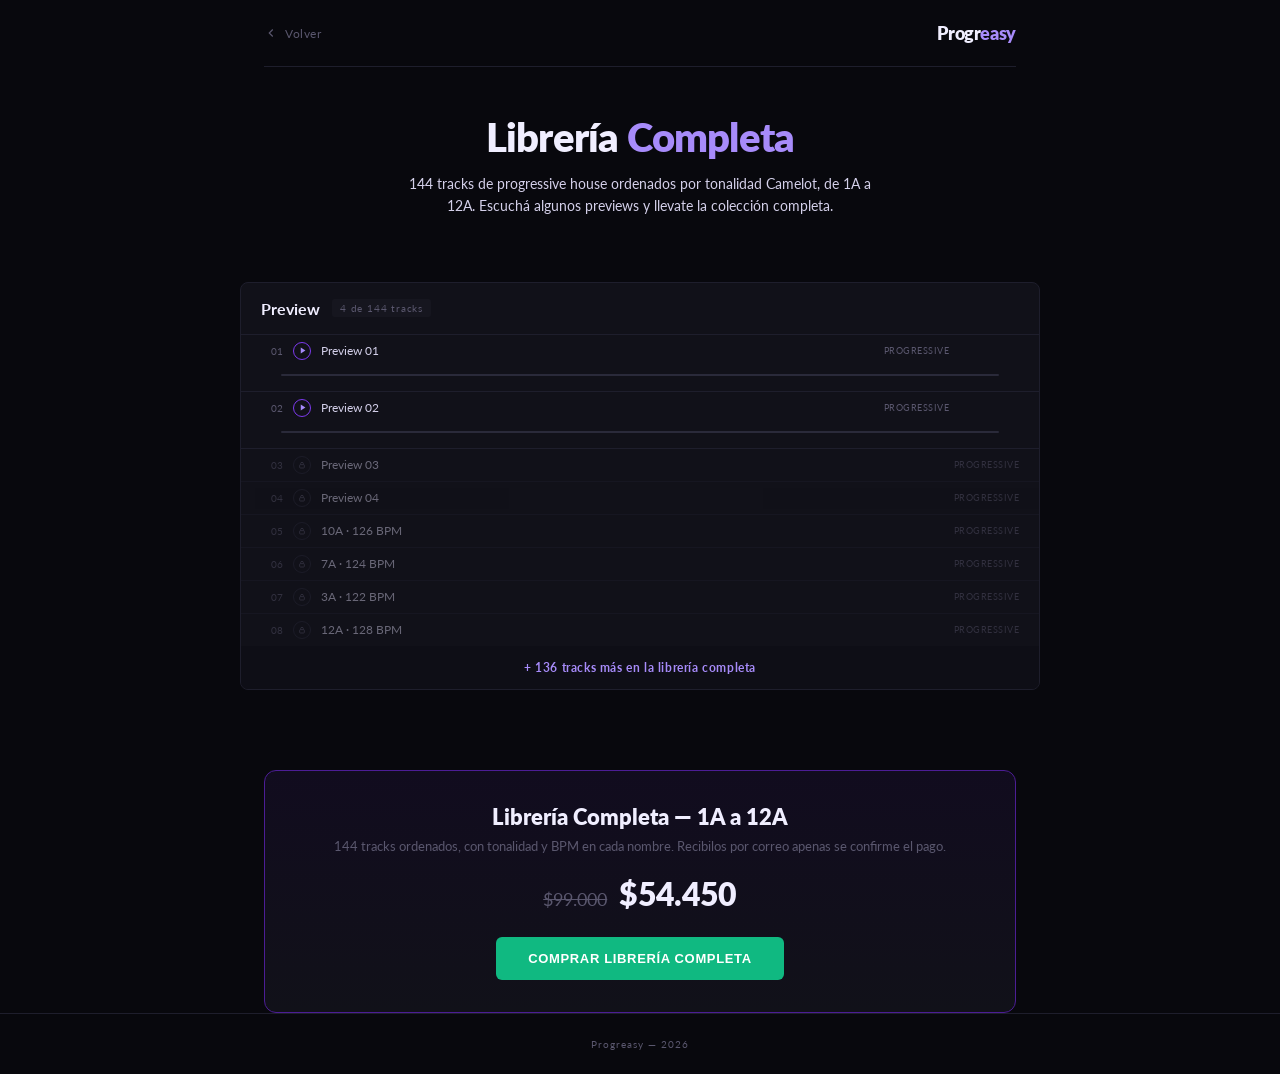
==== libreria.html @ a6e92123 "Add files via upload" ====
<!DOCTYPE html>
<html lang="es">
<head>
<meta charset="UTF-8">
<meta name="viewport" content="width=device-width, initial-scale=1.0">
<title>Progreasy · Librería Completa</title>
<link href="https://fonts.googleapis.com/css2?family=Lato:wght@300;400;700;900&display=swap" rel="stylesheet">
<link rel="stylesheet" href="styles.css">
</head>
<body>

<!-- TOP NAV -->
<div class="inner">
  <div class="topnav">
    <a href="index.html" class="back-link">
      <svg viewBox="0 0 24 24" fill="none" stroke="currentColor" stroke-width="2"><path d="M15 18l-6-6 6-6"/></svg>
      Volver
    </a>
    <a href="index.html" class="brand">Progr<em>easy</em></a>
  </div>
</div>

<!-- HEAD -->
<div class="inner">
  <div class="page-head">
    <h1>Librería <em>Completa</em></h1>
    <p>144 tracks de progressive house ordenados por tonalidad Camelot, de 1A a 12A. Escuchá algunos previews y llevate la colección completa.</p>
  </div>
</div>

<!-- PREVIEWS -->
<div class="inner packs">
  <div class="pack">
    <div class="pack-header">
      <div class="pack-left">
        <span class="pack-label">Preview</span>
        <span class="pack-count">4 de 144 tracks</span>
      </div>
    </div>
    <div class="pack-tracks" id="tracks-container"></div>
    <div class="more-row" id="more-row"></div>
  </div>
</div>

<!-- BUY BLOCK -->
<div class="inner">
  <div class="buy-block">
    <h3>Librería Completa &mdash; 1A a 12A</h3>
    <p>144 tracks ordenados, con tonalidad y BPM en cada nombre. Recibilos por correo apenas se confirme el pago.</p>
    <div class="promo-price">
      <span class="price-old">$99.000</span>
      <span class="price-new">$54.450</span>
    </div>
    <button class="cta buy" onclick="window.open(SHOPIFY_URL, '_blank')">Comprar librería completa</button>
  </div>
</div>

<footer><div class="inner"><p>Progreasy &mdash; 2026</p></div></footer>

<script src="https://w.soundcloud.com/player/api.js"></script>
<script src="player.js"></script>
<script>
const SHOPIFY_URL = 'https://progreasy.myshopify.com/';

// 4 previews. Pega las URLs de SoundCloud en las que faltan para activarlas.
const PREVIEWS = [
  { name: "Preview 01", sc: "https://soundcloud.com/juan-tosticarelli-526503295/v20" },
  { name: "Preview 02", sc: "https://soundcloud.com/juan-tosticarelli-526503295/shalom-cmin-122" },
  { name: "Preview 03", sc: "" },
  { name: "Preview 04", sc: "" },
];

// Filas bloqueadas que dan idea de la cantidad y el orden
const LOCKED = [
  { name: "10A · 126 BPM", locked: true },
  { name: "7A · 124 BPM", locked: true },
  { name: "3A · 122 BPM", locked: true },
  { name: "12A · 128 BPM", locked: true },
];

const container = document.getElementById('tracks-container');
let n = 1;
PREVIEWS.forEach((t, i) => {
  // si no tiene URL, se muestra como bloqueado
  const data = t.sc ? t : { name: t.name, locked: true };
  container.appendChild(createTrack(data, n++, 'lib-' + i));
});
LOCKED.forEach((t, i) => {
  container.appendChild(createTrack(t, n++, 'lib-locked-' + i));
});

document.getElementById('more-row').textContent = '+ 136 tracks más en la librería completa';
</script>
</body>
</html>
---- styles.css ----
*, *::before, *::after { box-sizing: border-box; margin: 0; padding: 0; }

:root {
  --bg: #08080d;
  --bg2: #0e0e16;
  --bg3: #16161f;
  --bg-card: #111119;
  --violet: #7c3aed;
  --violet-light: #a78bfa;
  --violet-dim: #4c1d95;
  --violet-glow: rgba(124, 58, 237, 0.08);
  --green: #10b981;
  --green-hover: #059669;
  --white: #f0eeff;
  --white2: #d4d0ea;
  --muted: #5a576e;
  --border: #1e1e2c;
  --border2: #2a2a3a;
}

body {
  background: var(--bg);
  color: var(--white);
  font-family: 'Lato', sans-serif;
  font-weight: 400;
  min-height: 100vh;
  -webkit-font-smoothing: antialiased;
}

.inner { max-width: 800px; margin: 0 auto; padding: 0 24px; }

a { color: inherit; }

/* ---- TOP NAV (paginas internas) ---- */
.topnav {
  display: flex;
  align-items: center;
  justify-content: space-between;
  padding: 22px 0;
  border-bottom: 1px solid var(--border);
}

.back-link {
  display: inline-flex;
  align-items: center;
  gap: 7px;
  color: var(--muted);
  text-decoration: none;
  font-size: 12px;
  letter-spacing: 0.05em;
  transition: color 0.15s;
}

.back-link:hover { color: var(--violet-light); }
.back-link svg { width: 14px; height: 14px; }

.brand {
  font-weight: 800;
  font-size: 18px;
  letter-spacing: -0.02em;
  color: var(--white);
  text-decoration: none;
}

.brand em { font-style: normal; color: var(--violet-light); }

/* ---- HERO ---- */
.hero {
  padding: 80px 0 60px;
  border-bottom: 1px solid var(--border);
  text-align: center;
}

.hero h1 {
  font-weight: 800;
  font-size: clamp(32px, 6vw, 56px);
  letter-spacing: -0.03em;
  color: var(--white);
  line-height: 1.05;
  margin-bottom: 20px;
}

.hero h1 em { font-style: normal; color: var(--violet-light); }

.hero-sub {
  font-size: 16px;
  color: var(--white2);
  line-height: 1.6;
  max-width: 520px;
  margin: 0 auto 32px;
}

.hero-hook {
  font-size: 12px;
  color: var(--muted);
  line-height: 2.2;
  text-align: left;
  max-width: 520px;
  margin: 0 auto;
}

.hero-hook .hook-line { display: flex; align-items: flex-start; gap: 10px; }

.hook-dot {
  width: 4px; height: 4px; min-width: 4px;
  border-radius: 50%;
  background: var(--violet-light);
  margin-top: 7px;
}

/* ---- CONTACT ---- */
.contact-bar {
  display: flex;
  justify-content: center;
  align-items: center;
  gap: 24px;
  padding: 20px 0;
}

.contact-link {
  display: flex;
  align-items: center;
  gap: 6px;
  color: var(--muted);
  text-decoration: none;
  font-size: 11px;
  letter-spacing: 0.05em;
  transition: color 0.15s;
}

.contact-link:hover { color: var(--violet-light); }
.contact-link svg { width: 16px; height: 16px; flex-shrink: 0; }

/* ---- TRUST BAR ---- */
.trust-bar { border-bottom: 1px solid var(--border); padding: 28px 0; }
.trust-row { display: flex; justify-content: center; gap: 40px; flex-wrap: wrap; }
.trust-item { text-align: center; }
.trust-num { font-weight: 800; font-size: 24px; color: var(--white); }
.trust-label { font-size: 10px; letter-spacing: 0.15em; text-transform: uppercase; color: var(--muted); margin-top: 2px; }

/* ---- PROMO CARDS (pagina 1) ---- */
.promos { padding: 56px 0 20px; }

.promo-section-title {
  font-size: 10px;
  letter-spacing: 0.25em;
  text-transform: uppercase;
  color: var(--muted);
  text-align: center;
  margin-bottom: 8px;
}

.promo {
  position: relative;
  margin-top: 24px;
  background: var(--bg-card);
  border: 1px solid var(--border);
  border-radius: 12px;
  padding: 36px 32px;
  text-align: center;
  overflow: hidden;
}

.promo.featured { border-color: var(--violet-dim); background: linear-gradient(180deg, rgba(124,58,237,0.06), var(--bg-card)); }

.promo-badge {
  display: inline-block;
  font-size: 10px;
  font-weight: 700;
  letter-spacing: 0.12em;
  text-transform: uppercase;
  color: #fff;
  background: var(--violet);
  padding: 5px 12px;
  border-radius: 20px;
  margin-bottom: 16px;
}

.promo h3 {
  font-weight: 800;
  font-size: clamp(22px, 4vw, 30px);
  letter-spacing: -0.02em;
  color: var(--white);
  margin-bottom: 12px;
}

.promo p {
  font-size: 14px;
  color: var(--white2);
  line-height: 1.6;
  max-width: 460px;
  margin: 0 auto 24px;
}

.promo-price {
  display: flex;
  align-items: baseline;
  justify-content: center;
  gap: 12px;
  margin-bottom: 24px;
}

.price-old {
  text-decoration: line-through;
  color: var(--muted);
  font-size: 18px;
}

.price-new {
  font-weight: 800;
  font-size: 32px;
  color: var(--white);
  letter-spacing: -0.02em;
}

.price-tag {
  font-weight: 800;
  font-size: 28px;
  color: var(--white);
  letter-spacing: -0.02em;
  margin-bottom: 24px;
}

.cta {
  display: inline-flex;
  align-items: center;
  gap: 8px;
  font-size: 13px;
  font-weight: 700;
  letter-spacing: 0.05em;
  text-transform: uppercase;
  color: #fff;
  background: var(--violet);
  border: none;
  border-radius: 6px;
  padding: 14px 32px;
  cursor: pointer;
  text-decoration: none;
  transition: background 0.15s, transform 0.1s;
}

.cta:hover { background: #6d28d9; }
.cta:active { transform: scale(0.98); }
.cta svg { width: 14px; height: 14px; }

.cta.buy { background: var(--green); }
.cta.buy:hover { background: var(--green-hover); }

/* ---- PAGE HEAD (paginas 2 y 3) ---- */
.page-head { padding: 48px 0 8px; text-align: center; }

.page-head h1 {
  font-weight: 800;
  font-size: clamp(26px, 5vw, 40px);
  letter-spacing: -0.02em;
  color: var(--white);
  line-height: 1.1;
  margin-bottom: 14px;
}

.page-head h1 em { font-style: normal; color: var(--violet-light); }

.page-head p {
  font-size: 14px;
  color: var(--white2);
  line-height: 1.6;
  max-width: 480px;
  margin: 0 auto;
}

/* ---- PACK / GROUP CARD ---- */
.packs { padding: 32px 0 40px; }

.pack {
  margin-top: 24px;
  background: var(--bg-card);
  border: 1px solid var(--border);
  border-radius: 8px;
  overflow: hidden;
}

.pack-header {
  display: flex;
  align-items: center;
  justify-content: space-between;
  padding: 16px 20px;
  border-bottom: 1px solid var(--border);
}

.pack-left { display: flex; align-items: center; gap: 12px; }
.pack-label { font-weight: 700; font-size: 16px; color: var(--white); }

.pack-count {
  font-size: 10px;
  color: var(--muted);
  letter-spacing: 0.08em;
  background: var(--bg3);
  padding: 3px 8px;
  border-radius: 3px;
}

.pack-right { display: flex; align-items: center; gap: 12px; }
.pack-price { font-size: 13px; color: var(--white2); font-weight: 700; }

.buy-btn {
  font-size: 11px;
  font-weight: 700;
  letter-spacing: 0.08em;
  text-transform: uppercase;
  color: #fff;
  background: var(--green);
  border: none;
  border-radius: 4px;
  padding: 8px 18px;
  cursor: pointer;
  white-space: nowrap;
  transition: background 0.15s, transform 0.1s;
}

.buy-btn:hover { background: var(--green-hover); }
.buy-btn:active { transform: scale(0.97); }

/* ---- TRACKS ---- */
.pack-tracks { padding: 0; }

.track { border-bottom: 1px solid var(--border); padding: 0 20px; transition: background 0.15s; }
.track:last-child { border-bottom: none; }
.track.has-audio { cursor: pointer; }
.track.has-audio:hover { background: var(--violet-glow); }
.track.playing { background: var(--violet-glow); }
.track.locked { opacity: 0.45; }

.track-row { display: flex; align-items: center; gap: 10px; height: 32px; }

.track-num {
  font-size: 10px;
  color: var(--muted);
  width: 22px;
  text-align: right;
  flex-shrink: 0;
}

.play-btn {
  width: 18px; height: 18px;
  border-radius: 50%;
  border: 1px solid var(--violet);
  background: transparent;
  color: var(--violet-light);
  cursor: pointer;
  display: flex; align-items: center; justify-content: center;
  flex-shrink: 0;
  transition: background 0.15s, color 0.15s;
  padding: 0;
}

.play-btn:hover, .track.playing .play-btn { background: var(--violet); color: var(--white); }
.play-btn svg { width: 7px; height: 7px; }

.track-name { font-size: 12px; color: var(--white2); flex: 1; }

.track-genre {
  font-size: 9px;
  color: var(--muted);
  letter-spacing: 0.05em;
  text-transform: uppercase;
  flex-shrink: 0;
}

.track-status {
  font-size: 9px;
  color: var(--muted);
  flex-shrink: 0;
  min-width: 60px;
  text-align: right;
}

.track.playing .track-status { color: var(--violet-light); }

.lock-btn {
  width: 18px; height: 18px;
  border-radius: 50%;
  border: 1px solid var(--border2);
  background: transparent;
  display: flex; align-items: center; justify-content: center;
  flex-shrink: 0;
}

.lock-btn svg { width: 8px; height: 8px; color: var(--muted); }

.more-row {
  text-align: center;
  padding: 14px;
  color: var(--violet-light);
  font-size: 12px;
  font-weight: 700;
  letter-spacing: 0.05em;
  background: var(--bg2);
}

/* ---- PROGRESS BAR ---- */
.progress-row { padding: 0 20px 8px; }

.progress-wrap {
  width: 100%; height: 16px;
  background: transparent;
  cursor: pointer;
  position: relative;
  display: flex;
  align-items: center;
}

.progress-track {
  width: 100%; height: 2px;
  background: var(--border2);
  border-radius: 2px;
  position: relative;
  overflow: visible;
}

.progress-bar {
  height: 100%; width: 0%;
  background: var(--violet-light);
  border-radius: 2px;
  pointer-events: none;
  position: relative;
}

.progress-thumb {
  position: absolute;
  right: -5px; top: 50%;
  transform: translateY(-50%);
  width: 10px; height: 10px;
  border-radius: 50%;
  background: var(--violet-light);
  opacity: 0;
  transition: opacity 0.15s;
  pointer-events: none;
}

.progress-wrap:hover .progress-thumb,
.progress-wrap.dragging .progress-thumb { opacity: 1; }
.progress-wrap:hover .progress-track,
.progress-wrap.dragging .progress-track { height: 3px; }

.sc-iframe {
  position: absolute;
  width: 1px; height: 1px;
  opacity: 0;
  pointer-events: none;
  top: -9999px;
}

/* ---- BUY BLOCK (paginas 2 y 3) ---- */
.buy-block {
  margin-top: 40px;
  background: linear-gradient(180deg, rgba(124,58,237,0.08), var(--bg-card));
  border: 1px solid var(--violet-dim);
  border-radius: 12px;
  padding: 32px;
  text-align: center;
}

.buy-block h3 {
  font-weight: 800;
  font-size: 22px;
  color: var(--white);
  margin-bottom: 8px;
}

.buy-block p { font-size: 13px; color: var(--muted); margin-bottom: 20px; }

/* ---- BOTTOM CTA ---- */
.bottom-cta { text-align: center; padding: 64px 0 80px; border-top: 1px solid var(--border); }
.bottom-cta h2 { font-weight: 800; font-size: clamp(20px, 4vw, 32px); color: var(--white); margin-bottom: 12px; }
.bottom-cta p { font-size: 13px; color: var(--muted); max-width: 400px; margin: 0 auto 28px; line-height: 1.6; }

/* ---- FOOTER ---- */
footer { border-top: 1px solid var(--border); padding: 24px 0; text-align: center; }
footer p { font-size: 10px; color: var(--muted); letter-spacing: 0.1em; }

/* ---- RESPONSIVE ---- */
@media (max-width: 640px) {
  .inner { padding: 0 16px; }
  .hero { padding: 44px 0 36px; }
  .hero-sub { font-size: 14px; }
  .hero-hook { font-size: 12px; line-height: 1.6; }
  .hero-hook .hook-line { margin-bottom: 10px; }
  .contact-bar { flex-direction: column; gap: 12px; }
  .contact-link { font-size: 12px; }
  .trust-row { gap: 20px; }
  .trust-num { font-size: 20px; }
  .promo { padding: 28px 20px; }
  .pack-header { flex-direction: column; gap: 12px; align-items: flex-start; }
  .pack-right { width: 100%; justify-content: space-between; }
  .track-genre { display: none; }
  .track-row { gap: 8px; }
  .track-name { font-size: 11px; }
  .track-num { width: 18px; }
  .buy-block { padding: 24px 18px; }
}
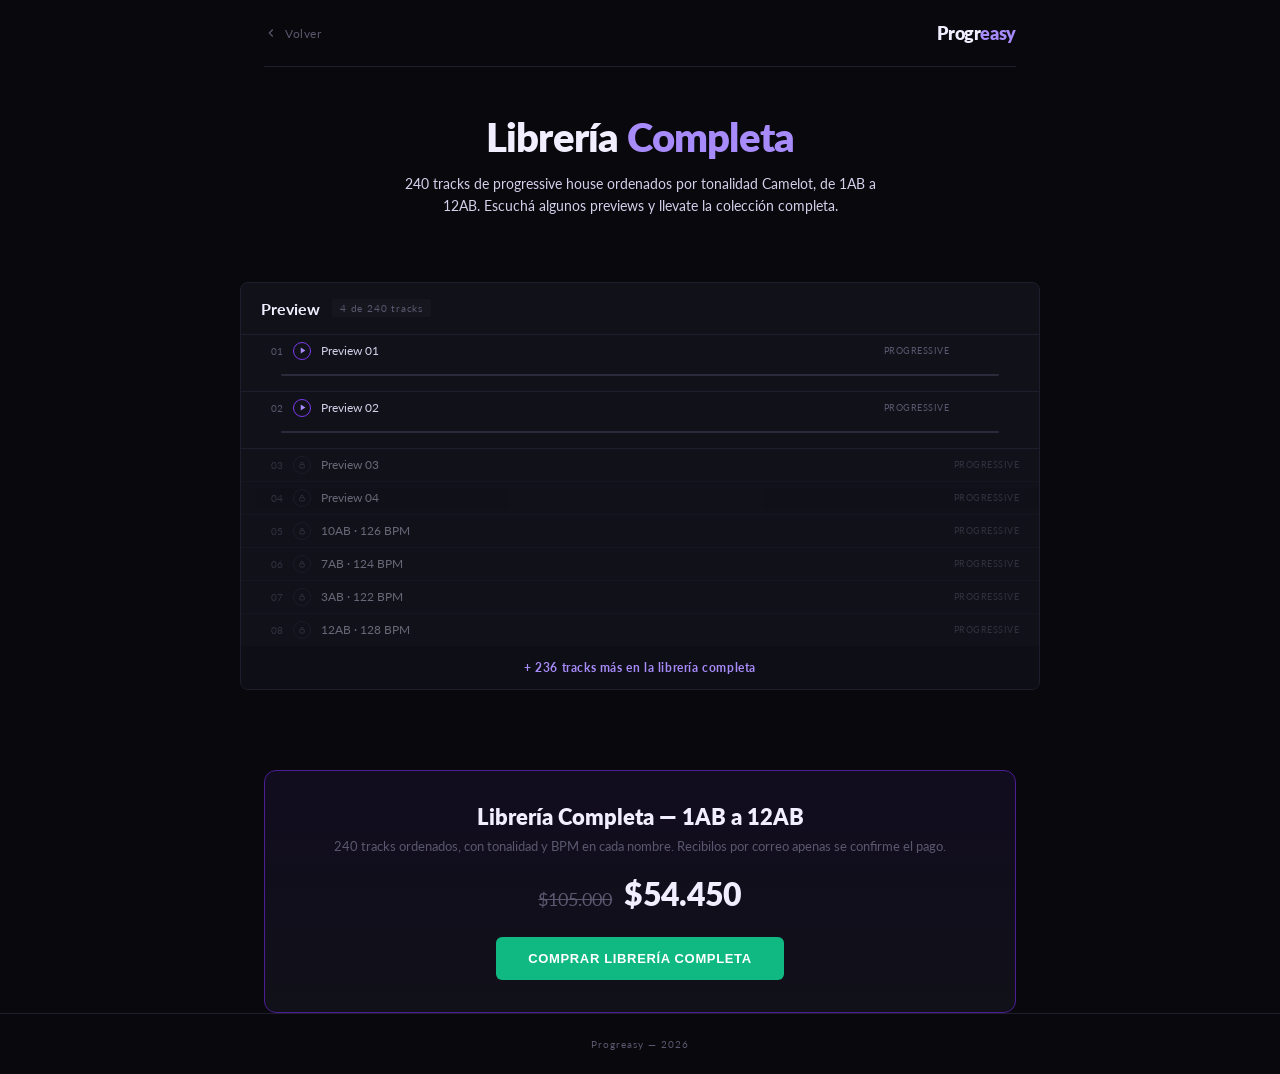
==== commit e8ac792f: "Add files via upload" ====
--- a/libreria.html
+++ b/libreria.html
@@ -24,7 +24,7 @@
 <div class="inner">
   <div class="page-head">
     <h1>Librería <em>Completa</em></h1>
-    <p>144 tracks de progressive house ordenados por tonalidad Camelot, de 1A a 12A. Escuchá algunos previews y llevate la colección completa.</p>
+    <p>240 tracks de progressive house ordenados por tonalidad Camelot, de 1AB a 12AB. Escuchá algunos previews y llevate la colección completa.</p>
   </div>
 </div>
 
@@ -34,7 +34,7 @@
     <div class="pack-header">
       <div class="pack-left">
         <span class="pack-label">Preview</span>
-        <span class="pack-count">4 de 144 tracks</span>
+        <span class="pack-count">4 de 240 tracks</span>
       </div>
     </div>
     <div class="pack-tracks" id="tracks-container"></div>
@@ -45,10 +45,10 @@
 <!-- BUY BLOCK -->
 <div class="inner">
   <div class="buy-block">
-    <h3>Librería Completa &mdash; 1A a 12A</h3>
-    <p>144 tracks ordenados, con tonalidad y BPM en cada nombre. Recibilos por correo apenas se confirme el pago.</p>
+    <h3>Librería Completa &mdash; 1AB a 12AB</h3>
+    <p>240 tracks ordenados, con tonalidad y BPM en cada nombre. Recibilos por correo apenas se confirme el pago.</p>
     <div class="promo-price">
-      <span class="price-old">$99.000</span>
+      <span class="price-old">$105.000</span>
       <span class="price-new">$54.450</span>
     </div>
     <button class="cta buy" onclick="window.open(SHOPIFY_URL, '_blank')">Comprar librería completa</button>
@@ -72,10 +72,10 @@
 
 // Filas bloqueadas que dan idea de la cantidad y el orden
 const LOCKED = [
-  { name: "10A · 126 BPM", locked: true },
-  { name: "7A · 124 BPM", locked: true },
-  { name: "3A · 122 BPM", locked: true },
-  { name: "12A · 128 BPM", locked: true },
+  { name: "10AB · 126 BPM", locked: true },
+  { name: "7AB · 124 BPM", locked: true },
+  { name: "3AB · 122 BPM", locked: true },
+  { name: "12AB · 128 BPM", locked: true },
 ];
 
 const container = document.getElementById('tracks-container');
@@ -89,7 +89,7 @@
   container.appendChild(createTrack(t, n++, 'lib-locked-' + i));
 });
 
-document.getElementById('more-row').textContent = '+ 136 tracks más en la librería completa';
+document.getElementById('more-row').textContent = '+ 236 tracks más en la librería completa';
 </script>
 </body>
 </html>
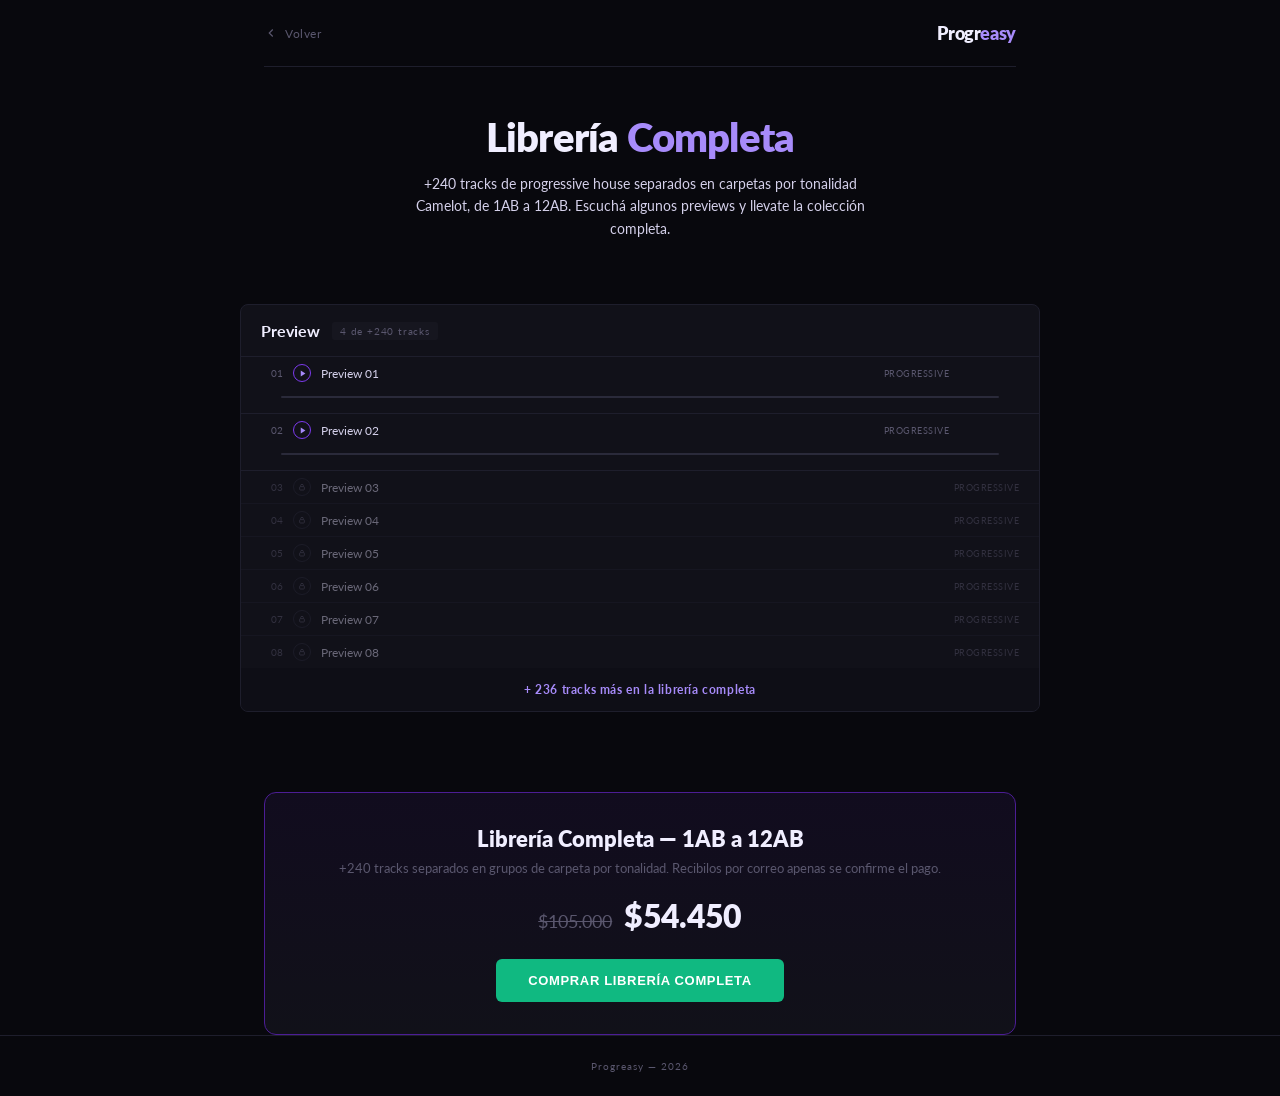
==== commit 62a5212b: "Add files via upload" ====
--- a/libreria.html
+++ b/libreria.html
@@ -24,7 +24,7 @@
 <div class="inner">
   <div class="page-head">
     <h1>Librería <em>Completa</em></h1>
-    <p>240 tracks de progressive house ordenados por tonalidad Camelot, de 1AB a 12AB. Escuchá algunos previews y llevate la colección completa.</p>
+    <p>+240 tracks de progressive house separados en carpetas por tonalidad Camelot, de 1AB a 12AB. Escuchá algunos previews y llevate la colección completa.</p>
   </div>
 </div>
 
@@ -34,7 +34,7 @@
     <div class="pack-header">
       <div class="pack-left">
         <span class="pack-label">Preview</span>
-        <span class="pack-count">4 de 240 tracks</span>
+        <span class="pack-count">4 de +240 tracks</span>
       </div>
     </div>
     <div class="pack-tracks" id="tracks-container"></div>
@@ -46,7 +46,7 @@
 <div class="inner">
   <div class="buy-block">
     <h3>Librería Completa &mdash; 1AB a 12AB</h3>
-    <p>240 tracks ordenados, con tonalidad y BPM en cada nombre. Recibilos por correo apenas se confirme el pago.</p>
+    <p>+240 tracks separados en grupos de carpeta por tonalidad. Recibilos por correo apenas se confirme el pago.</p>
     <div class="promo-price">
       <span class="price-old">$105.000</span>
       <span class="price-new">$54.450</span>
@@ -72,10 +72,10 @@
 
 // Filas bloqueadas que dan idea de la cantidad y el orden
 const LOCKED = [
-  { name: "10AB · 126 BPM", locked: true },
-  { name: "7AB · 124 BPM", locked: true },
-  { name: "3AB · 122 BPM", locked: true },
-  { name: "12AB · 128 BPM", locked: true },
+  { name: "Preview 05", locked: true },
+  { name: "Preview 06", locked: true },
+  { name: "Preview 07", locked: true },
+  { name: "Preview 08", locked: true },
 ];
 
 const container = document.getElementById('tracks-container');
--- a/styles.css
+++ b/styles.css
@@ -498,3 +498,224 @@
   .track-num { width: 18px; }
   .buy-block { padding: 24px 18px; }
 }
+
+/* ============================================================
+   CRO LANDING — componentes nuevos
+   ============================================================ */
+
+:root {
+  --blue: #38bdf8;
+  --grad: linear-gradient(135deg, #7c3aed 0%, #38bdf8 100%);
+  --grad-soft: linear-gradient(135deg, rgba(124,58,237,0.14), rgba(56,189,248,0.10));
+}
+
+/* Badge de lanzamiento / urgencia */
+.badge-launch {
+  display: inline-flex;
+  align-items: center;
+  gap: 7px;
+  font-size: 11px;
+  font-weight: 700;
+  letter-spacing: 0.1em;
+  text-transform: uppercase;
+  color: #fff;
+  background: rgba(124,58,237,0.18);
+  border: 1px solid var(--violet-dim);
+  padding: 6px 14px;
+  border-radius: 30px;
+  margin-bottom: 22px;
+}
+.badge-launch .dot {
+  width: 6px; height: 6px; border-radius: 50%;
+  background: var(--blue);
+  box-shadow: 0 0 8px var(--blue);
+  animation: pulse 1.6s infinite;
+}
+@keyframes pulse { 0%,100%{opacity:1;} 50%{opacity:.35;} }
+
+/* Botones primarios con gradiente */
+.btn-primary {
+  display: inline-flex;
+  align-items: center;
+  justify-content: center;
+  gap: 9px;
+  font-family: 'Lato', sans-serif;
+  font-size: 14px;
+  font-weight: 700;
+  letter-spacing: 0.04em;
+  text-transform: uppercase;
+  color: #fff;
+  background: var(--grad);
+  border: none;
+  border-radius: 8px;
+  padding: 15px 34px;
+  cursor: pointer;
+  text-decoration: none;
+  transition: transform 0.12s, box-shadow 0.2s, filter 0.15s;
+  box-shadow: 0 6px 24px rgba(124,58,237,0.28);
+}
+.btn-primary:hover { transform: translateY(-1px); filter: brightness(1.06); box-shadow: 0 10px 30px rgba(56,189,248,0.3); }
+.btn-primary:active { transform: scale(0.98); }
+.btn-primary svg { width: 15px; height: 15px; }
+.btn-block { display: flex; width: 100%; }
+
+/* Hero rework */
+.hero h1 .grad {
+  background: var(--grad);
+  -webkit-background-clip: text; background-clip: text;
+  -webkit-text-fill-color: transparent;
+}
+.hero-cta { margin: 4px 0 26px; }
+
+/* Preview card en hero */
+.hero-preview-card {
+  max-width: 520px;
+  margin: 0 auto;
+  background: var(--bg-card);
+  border: 1px solid var(--border);
+  border-radius: 10px;
+  overflow: hidden;
+  text-align: left;
+}
+.hero-preview-head {
+  display: flex; align-items: center; gap: 8px;
+  padding: 12px 18px;
+  border-bottom: 1px solid var(--border);
+  font-size: 11px; letter-spacing: 0.08em; text-transform: uppercase; color: var(--muted);
+}
+.hero-preview-head .lp { color: var(--violet-light); font-weight: 700; }
+
+/* Ecualizador animado (cuando suena) */
+.eq { display: none; align-items: flex-end; gap: 2px; height: 12px; margin-left: 4px; flex-shrink: 0; }
+.track.playing .eq { display: inline-flex; }
+.eq i { width: 2px; background: var(--violet-light); border-radius: 1px; animation: eqbar 0.9s ease-in-out infinite; }
+.eq i:nth-child(1){ animation-delay: 0s; } .eq i:nth-child(2){ animation-delay: .2s; } .eq i:nth-child(3){ animation-delay: .4s; } .eq i:nth-child(4){ animation-delay: .15s; }
+@keyframes eqbar { 0%,100%{ height: 3px; } 50%{ height: 12px; } }
+
+/* Compatibilidad */
+.compat { padding: 30px 0; border-bottom: 1px solid var(--border); text-align: center; }
+.compat-title { font-size: 10px; letter-spacing: 0.2em; text-transform: uppercase; color: var(--muted); margin-bottom: 16px; }
+.compat-row { display: flex; flex-wrap: wrap; justify-content: center; gap: 10px; }
+.compat-pill {
+  display: inline-flex; align-items: center; gap: 7px;
+  font-size: 12px; color: var(--white2);
+  background: var(--bg2); border: 1px solid var(--border);
+  padding: 8px 14px; border-radius: 30px;
+}
+.compat-pill svg { width: 13px; height: 13px; color: var(--violet-light); }
+
+/* OFERTA */
+.offer { padding: 60px 0 20px; }
+.section-kicker { font-size: 10px; letter-spacing: 0.25em; text-transform: uppercase; color: var(--violet-light); text-align: center; margin-bottom: 8px; }
+.section-title { font-weight: 800; font-size: clamp(24px, 4.5vw, 36px); letter-spacing: -0.02em; color: var(--white); text-align: center; margin-bottom: 36px; }
+.section-title em { font-style: normal; }
+.section-title .grad { background: var(--grad); -webkit-background-clip: text; background-clip: text; -webkit-text-fill-color: transparent; }
+
+.offer-card {
+  position: relative;
+  background: var(--bg-card);
+  border: 1px solid var(--border);
+  border-radius: 14px;
+  padding: 36px 32px;
+  text-align: center;
+  margin-bottom: 20px;
+}
+.offer-card.featured {
+  border: 1.5px solid transparent;
+  background:
+    linear-gradient(var(--bg-card), var(--bg-card)) padding-box,
+    var(--grad) border-box;
+  box-shadow: 0 10px 40px rgba(124,58,237,0.15);
+}
+.offer-tag {
+  position: absolute; top: -12px; left: 50%; transform: translateX(-50%);
+  font-size: 10px; font-weight: 800; letter-spacing: 0.12em; text-transform: uppercase;
+  color: #fff; background: var(--grad); padding: 6px 16px; border-radius: 20px;
+  white-space: nowrap;
+}
+.offer-card h3 { font-weight: 800; font-size: clamp(22px, 4vw, 28px); letter-spacing: -0.02em; margin-bottom: 8px; }
+.offer-card .lead { font-size: 14px; color: var(--white2); line-height: 1.6; max-width: 440px; margin: 0 auto 20px; }
+.offer-feats { list-style: none; display: inline-flex; flex-direction: column; gap: 8px; text-align: left; margin: 0 auto 22px; }
+.offer-feats li { display: flex; align-items: flex-start; gap: 9px; font-size: 13px; color: var(--white2); }
+.offer-feats svg { width: 15px; height: 15px; color: var(--blue); flex-shrink: 0; margin-top: 1px; }
+.offer-price { display: flex; align-items: baseline; justify-content: center; gap: 12px; margin-bottom: 20px; }
+.offer-card.secondary { padding: 28px; }
+.offer-card.secondary h3 { font-size: 20px; }
+
+.secure-row { display: flex; align-items: center; justify-content: center; gap: 14px; margin-top: 14px; flex-wrap: wrap; }
+.secure-item { display: inline-flex; align-items: center; gap: 6px; font-size: 11px; color: var(--muted); }
+.secure-item svg { width: 13px; height: 13px; color: var(--green); }
+.mp-pill { display: inline-flex; align-items: center; gap: 5px; background: #fff159; border-radius: 4px; padding: 4px 9px; }
+.mp-pill svg { width: 15px; height: 15px; }
+.mp-pill span { font-size: 9px; font-weight: 700; color: #2d3277; text-transform: uppercase; line-height: 1; }
+
+/* MOSTRAR PRODUCTO */
+.product-show { padding: 56px 0; border-top: 1px solid var(--border); }
+.show-grid { display: grid; grid-template-columns: 1fr 1fr; gap: 28px; align-items: center; }
+.show-text h3 { font-weight: 800; font-size: 24px; letter-spacing: -0.02em; margin-bottom: 14px; }
+.show-text p { font-size: 14px; color: var(--white2); line-height: 1.7; margin-bottom: 14px; }
+.show-text .hook-line { font-size: 13px; margin-bottom: 8px; }
+
+.file-mock {
+  background: #0c0c14; border: 1px solid var(--border2); border-radius: 10px; overflow: hidden;
+  font-family: 'Lato', sans-serif;
+  box-shadow: 0 16px 50px rgba(0,0,0,0.4);
+}
+.file-mock-bar { display: flex; align-items: center; gap: 6px; padding: 10px 14px; background: var(--bg3); border-bottom: 1px solid var(--border2); }
+.file-mock-bar .d { width: 10px; height: 10px; border-radius: 50%; }
+.file-mock-bar .d.r{background:#ff5f57;} .file-mock-bar .d.y{background:#febc2e;} .file-mock-bar .d.g{background:#28c840;}
+.file-mock-bar .ttl { margin-left: 8px; font-size: 11px; color: var(--muted); }
+.file-row { display: flex; align-items: center; gap: 10px; padding: 9px 14px; border-bottom: 1px solid var(--border); font-size: 12px; }
+.file-row:last-child { border-bottom: none; }
+.file-row svg { width: 13px; height: 13px; color: var(--violet-light); flex-shrink: 0; }
+.file-row .fkey { color: var(--blue); font-weight: 700; min-width: 34px; }
+.file-row .fname { color: var(--white2); flex: 1; }
+.file-row .fbpm { color: var(--muted); font-size: 11px; }
+
+/* TESTIMONIOS */
+.testimonials { padding: 56px 0; border-top: 1px solid var(--border); }
+.tgrid { display: grid; grid-template-columns: repeat(3, 1fr); gap: 16px; }
+.tcard { background: var(--bg-card); border: 1px solid var(--border); border-radius: 10px; padding: 22px; }
+.stars { display: flex; gap: 2px; margin-bottom: 12px; }
+.stars svg { width: 14px; height: 14px; color: #fbbf24; }
+.tcard p { font-size: 13px; color: var(--white2); line-height: 1.6; margin-bottom: 14px; }
+.tcard-who { display: flex; align-items: center; gap: 10px; }
+.tcard-av { width: 30px; height: 30px; border-radius: 50%; background: var(--grad); display: flex; align-items: center; justify-content: center; font-weight: 800; font-size: 12px; color: #fff; flex-shrink: 0; }
+.tcard-name { font-size: 12px; font-weight: 700; color: var(--white); }
+.tcard-role { font-size: 10px; color: var(--muted); text-transform: uppercase; letter-spacing: 0.08em; }
+
+/* FAQ */
+.faq { padding: 56px 0; border-top: 1px solid var(--border); }
+.faq-item { border-bottom: 1px solid var(--border); }
+.faq-item summary {
+  list-style: none; cursor: pointer; padding: 18px 0;
+  display: flex; align-items: center; justify-content: space-between; gap: 16px;
+  font-size: 15px; font-weight: 700; color: var(--white);
+}
+.faq-item summary::-webkit-details-marker { display: none; }
+.faq-item summary .ic { width: 18px; height: 18px; flex-shrink: 0; color: var(--violet-light); transition: transform 0.2s; }
+.faq-item[open] summary .ic { transform: rotate(45deg); }
+.faq-item .faq-a { font-size: 13px; color: var(--white2); line-height: 1.7; padding: 0 0 18px; max-width: 640px; }
+
+/* STICKY BUY (mobile) */
+.sticky-buy {
+  display: none;
+  position: fixed; bottom: 0; left: 0; right: 0; z-index: 50;
+  background: rgba(10,10,15,0.95);
+  backdrop-filter: blur(10px);
+  border-top: 1px solid var(--border2);
+  padding: 10px 16px;
+  align-items: center; justify-content: space-between; gap: 12px;
+}
+.sticky-buy .sb-info { line-height: 1.1; }
+.sticky-buy .sb-label { font-size: 10px; color: var(--muted); text-transform: uppercase; letter-spacing: 0.06em; }
+.sticky-buy .sb-price { font-size: 16px; font-weight: 800; color: var(--white); }
+.sticky-buy .sb-old { font-size: 11px; color: var(--muted); text-decoration: line-through; margin-left: 5px; }
+.sticky-buy .btn-primary { padding: 12px 22px; font-size: 12px; box-shadow: none; }
+
+@media (max-width: 640px) {
+  .show-grid { grid-template-columns: 1fr; gap: 20px; }
+  .tgrid { grid-template-columns: 1fr; }
+  .sticky-buy { display: flex; }
+  body { padding-bottom: 68px; }
+}
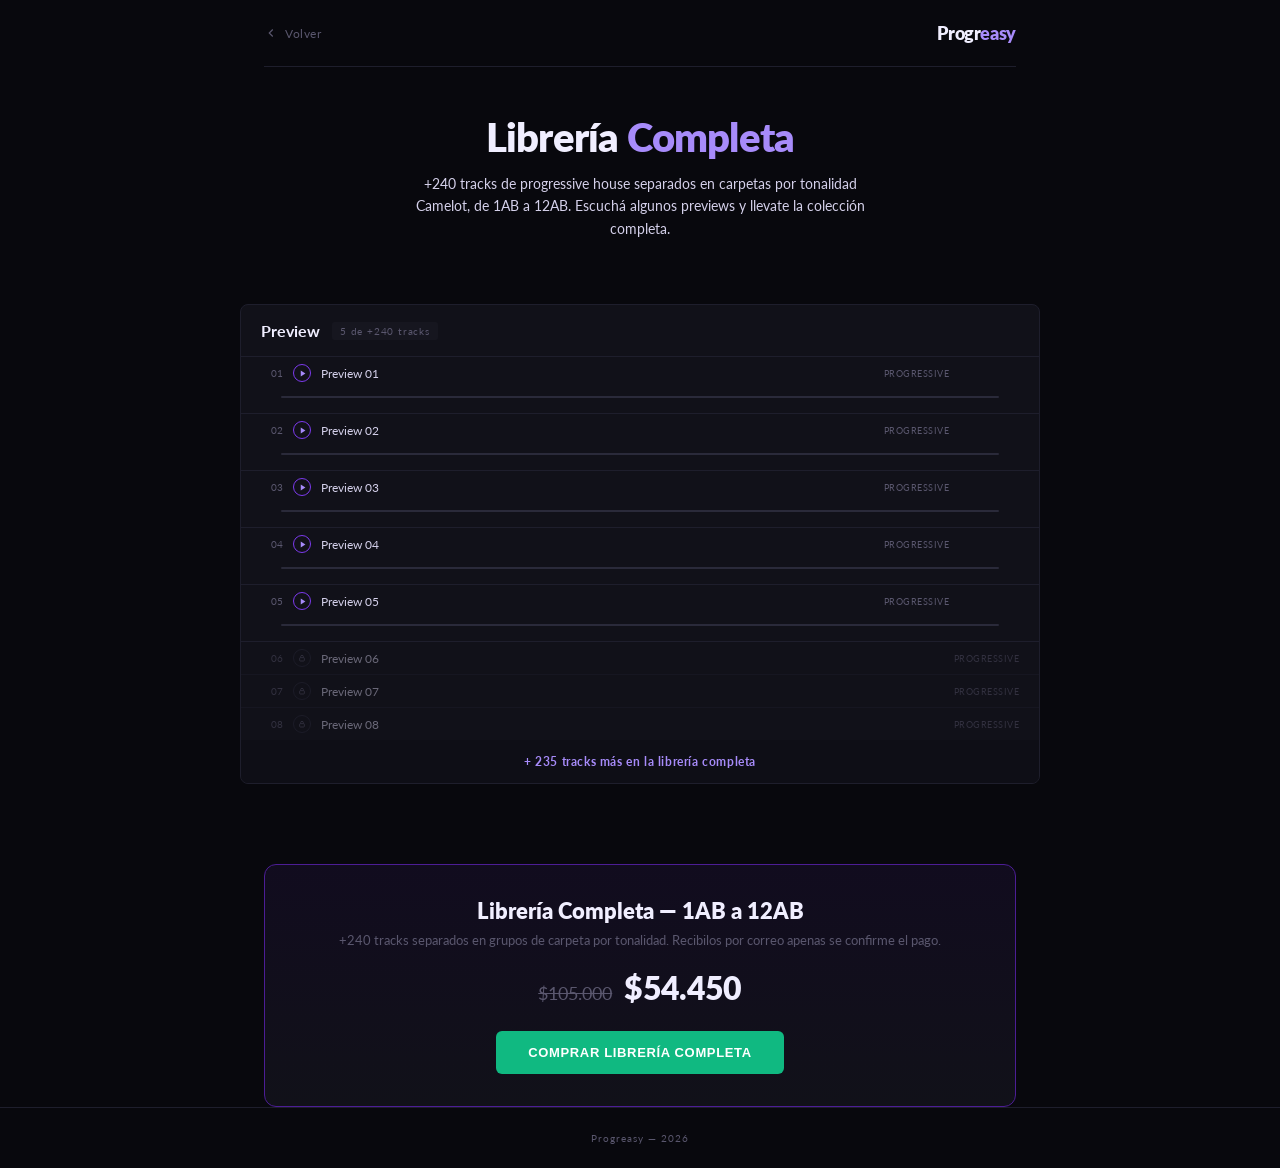
==== commit 82c5d6ec: "Add files via upload" ====
--- a/libreria.html
+++ b/libreria.html
@@ -34,7 +34,7 @@
     <div class="pack-header">
       <div class="pack-left">
         <span class="pack-label">Preview</span>
-        <span class="pack-count">4 de +240 tracks</span>
+        <span class="pack-count">5 de +240 tracks</span>
       </div>
     </div>
     <div class="pack-tracks" id="tracks-container"></div>
@@ -64,15 +64,15 @@
 
 // 4 previews. Pega las URLs de SoundCloud en las que faltan para activarlas.
 const PREVIEWS = [
-  { name: "Preview 01", sc: "https://soundcloud.com/juan-tosticarelli-526503295/v20" },
-  { name: "Preview 02", sc: "https://soundcloud.com/juan-tosticarelli-526503295/shalom-cmin-122" },
-  { name: "Preview 03", sc: "" },
-  { name: "Preview 04", sc: "" },
+  { name: "Preview 01", sc: "https://soundcloud.com/progreasy/1a-122-togni-veda-haft" },
+  { name: "Preview 02", sc: "https://soundcloud.com/progreasy/3a-elemental-original-mix" },
+  { name: "Preview 03", sc: "https://soundcloud.com/progreasy/6a-gmj-matter-apex-original" },
+  { name: "Preview 04", sc: "https://soundcloud.com/progreasy/8a-gai-barone-fractals-haft" },
+  { name: "Preview 05", sc: "https://soundcloud.com/progreasy/12a-molac-vanta-black-original" },
 ];
 
 // Filas bloqueadas que dan idea de la cantidad y el orden
 const LOCKED = [
-  { name: "Preview 05", locked: true },
   { name: "Preview 06", locked: true },
   { name: "Preview 07", locked: true },
   { name: "Preview 08", locked: true },
@@ -89,7 +89,7 @@
   container.appendChild(createTrack(t, n++, 'lib-locked-' + i));
 });
 
-document.getElementById('more-row').textContent = '+ 236 tracks más en la librería completa';
+document.getElementById('more-row').textContent = '+ 235 tracks más en la librería completa';
 </script>
 </body>
 </html>
